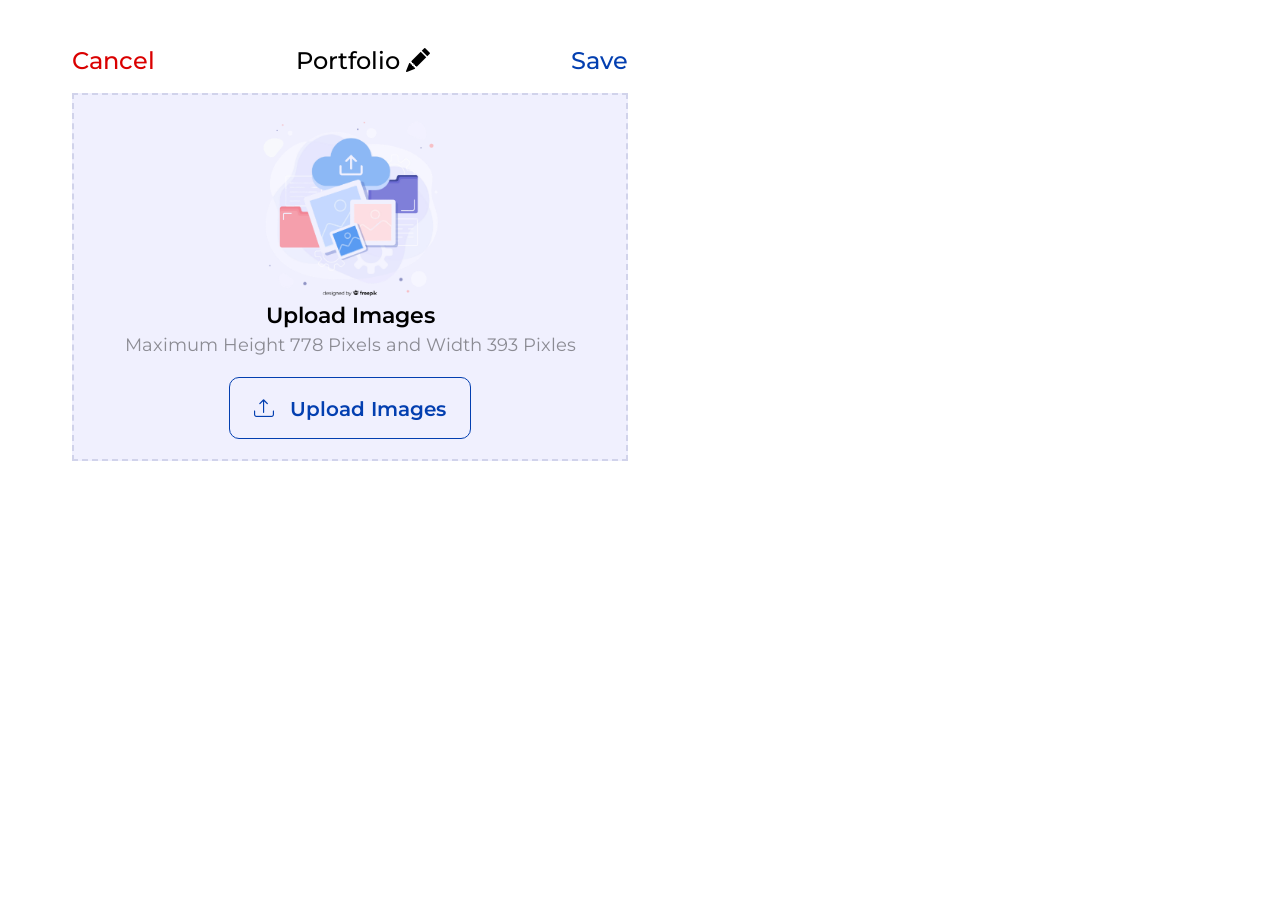
==== admin/index.html @ 842a0ecd "test" ====
<!DOCTYPE html>
<html lang="en">

<head>
    <meta charset="UTF-8">
    <meta name="viewport" content="width=device-width, initial-scale=1.0">
    <title>Bein</title>
    <link rel="preconnect" href="https://fonts.googleapis.com">
    <link rel="preconnect" href="https://fonts.gstatic.com" crossorigin>
    <link href="https://fonts.googleapis.com/css2?family=Montserrat:ital,wght@0,100..900;1,100..900&display=swap"
        rel="stylesheet">
    <!-- Bootstrap CSS -->
    <link href="font/bootstrap-icons.css" rel="stylesheet">
    <link href="https://cdn.jsdelivr.net/npm/bootstrap@5.3.0/dist/css/bootstrap.min.css" rel="stylesheet">
    <link href="css/style.css" rel="stylesheet">
</head>

<body>
    <div class="admin-wrapper">
        <div class="container-fluid">
            <div class="row">
                <div class="col-lg-6">
                    <div class="quick-actions">
                        <div class="d-flex justify-content-between align-items-center">
                            <a href="#" class="cancel">Cancel</a>
                            <a href="#" class="edit">Portfolio <i class="bi bi-pencil-fill"></i></a>
                            <a href="#" class="save">Save</a>
                        </div>
                    </div>
                    <div class="file-upload-wrapper">
                        <img src="images/upload-thumb.png" alt="" class="file-thumb">
                        <h6>Upload Images </h6>
                        <p>Maximum Height 778 Pixels and Width 393 Pixles</p>
                        <input type="file" id="file-upload" hidden />

                        <!-- Styled label acting as the upload button -->
                        <label for="file-upload" class="fileupload-btn">
                        <i class="bi bi-upload"></i> Upload Images
                        </label>
                    </div>
                </div>
            </div>
        </div>
    </div>
    <!-- Bootstrap JS Bundle -->
    <script src="https://cdn.jsdelivr.net/npm/bootstrap@5.3.0/dist/js/bootstrap.bundle.min.js"></script>

</body>

</html>
---- admin/css/style.css ----
body {
    font-family: "Montserrat", sans-serif;
}
a {
    transition: all 0.5s ease;
}
.admin-wrapper {
    margin: 48px 60px;
}
.quick-actions {
    font-weight: 500;
    font-size: 24px;
    line-height: 100%;
    letter-spacing: 0%;
    padding:0 0 20px 0;
}
.quick-actions a {
    text-decoration: none;
}
.quick-actions .cancel {
    color: rgba(218, 0, 0, 1);
}
.quick-actions .edit {
    color: rgba(0, 0, 0, 1)
}
.quick-actions .save {
    color: rgba(3, 63, 176, 1)
}
.file-upload-wrapper {
    background: rgba(240, 240, 254, 1);
    border: 2px dashed rgba(209, 211, 235, 1);
    text-align: center;
    padding: 20px;
}
.file-upload-wrapper  h6 {
    font-weight: 600;
    font-size: 22px;
    line-height: 100%;
    letter-spacing: 0%;
    text-align: center;
    color: rgba(0, 0, 0, 1);
    margin-bottom: 10px;
}
.file-upload-wrapper  p {
    font-weight: 400;
    font-size: 18px;
    line-height: 16px;
    letter-spacing: 0%;
    text-align: center;
    margin-bottom: 24px;
    color: rgba(0, 0, 0, 0.42);
}
.file-thumb {
    width: 190px;
}
.fileupload-btn {
    border:1px solid rgba(3, 63, 176, 1);
    font-weight: 600;
    font-size: 20px;
    line-height: 16px;
    letter-spacing: 0%;
    text-align: center;
    padding: 20px 24px;
    text-decoration: none;
    display: inline-block;
    border-radius: 10px;
    color: rgba(3, 63, 176, 1);
}
.fileupload-btn i {
    margin-right: 10px;
    color: rgba(3, 63, 176, 1);
}
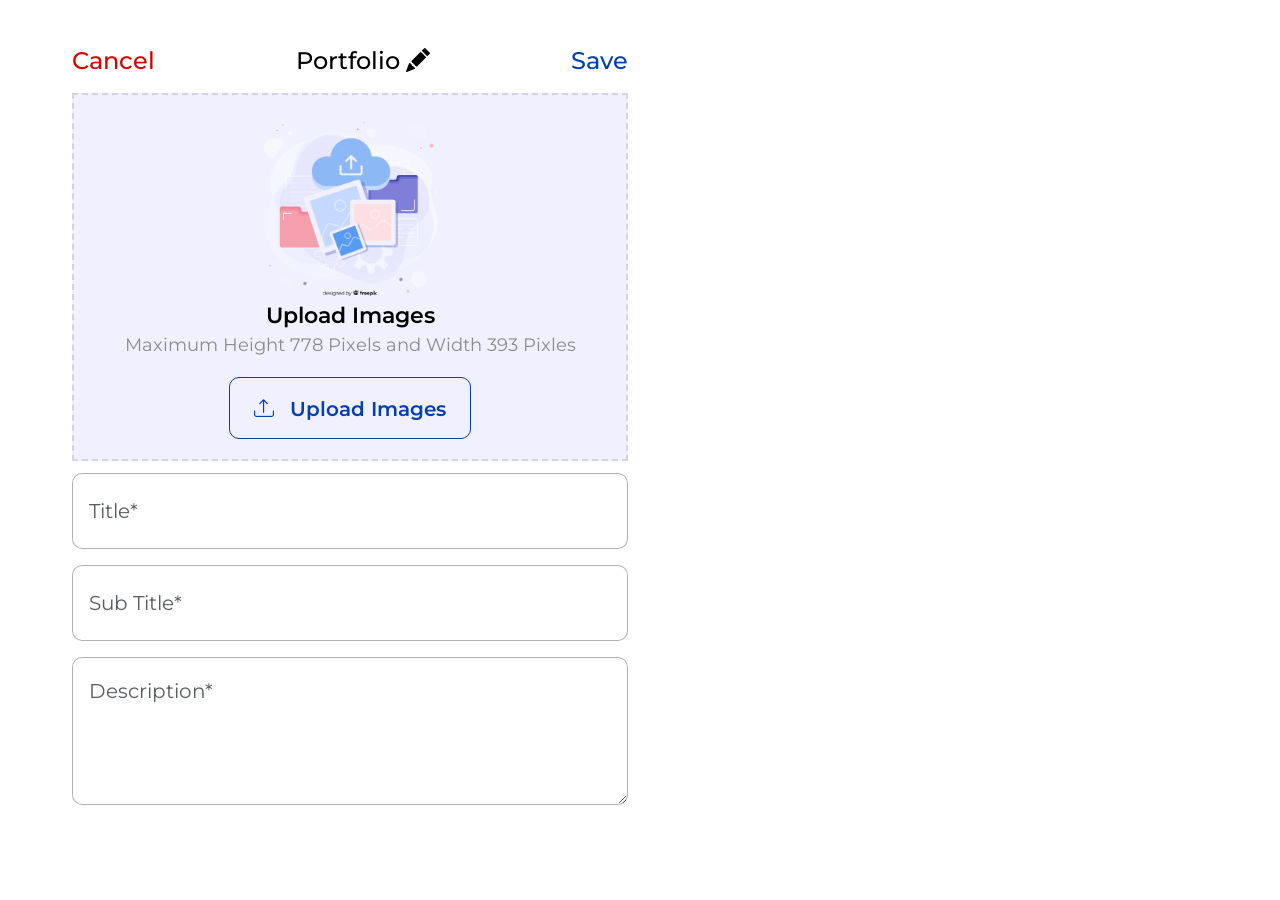
==== commit 781a6920: "style, index" ====
--- a/admin/index.html
+++ b/admin/index.html
@@ -38,6 +38,21 @@
                         <i class="bi bi-upload"></i> Upload Images
                         </label>
                     </div>
+                    <div class="form-wrapper">
+                        <form>
+                            <div class="row">
+                                <div class="col-sm-12">
+                                    <input type="text" class="form-control" id="" aria-describedby="" placeholder="Title*">
+                                </div>
+                                <div class="col-sm-12">
+                                    <input type="text" class="form-control" id="" aria-describedby="" placeholder="Sub Title*">
+                                </div>
+                                <div class="col-sm-12">
+                                    <textarea name="" rows="6" class="form-control" id="" placeholder="Description*"></textarea>
+                                </div>
+                            </div>
+                          </form>
+                    </div>
                 </div>
             </div>
         </div>
--- a/admin/css/style.css
+++ b/admin/css/style.css
@@ -70,3 +70,21 @@
     margin-right: 10px;
     color: rgba(3, 63, 176, 1);
 }
+.form-wrapper {
+    margin-top: 12px;
+}
+.form-wrapper .form-control {
+    border: 1px solid rgba(0, 0, 0, 0.3);
+    font-weight: 400;
+    font-size: 20px;
+    line-height: 16px;
+    letter-spacing: 0%;
+    text-align: center;
+    padding: 25px 16px;
+    text-align: left;
+    margin-bottom: 16px;
+    border-radius: 10px;
+}
+.form-wrapper .form-control:focus {
+    box-shadow: none;
+}
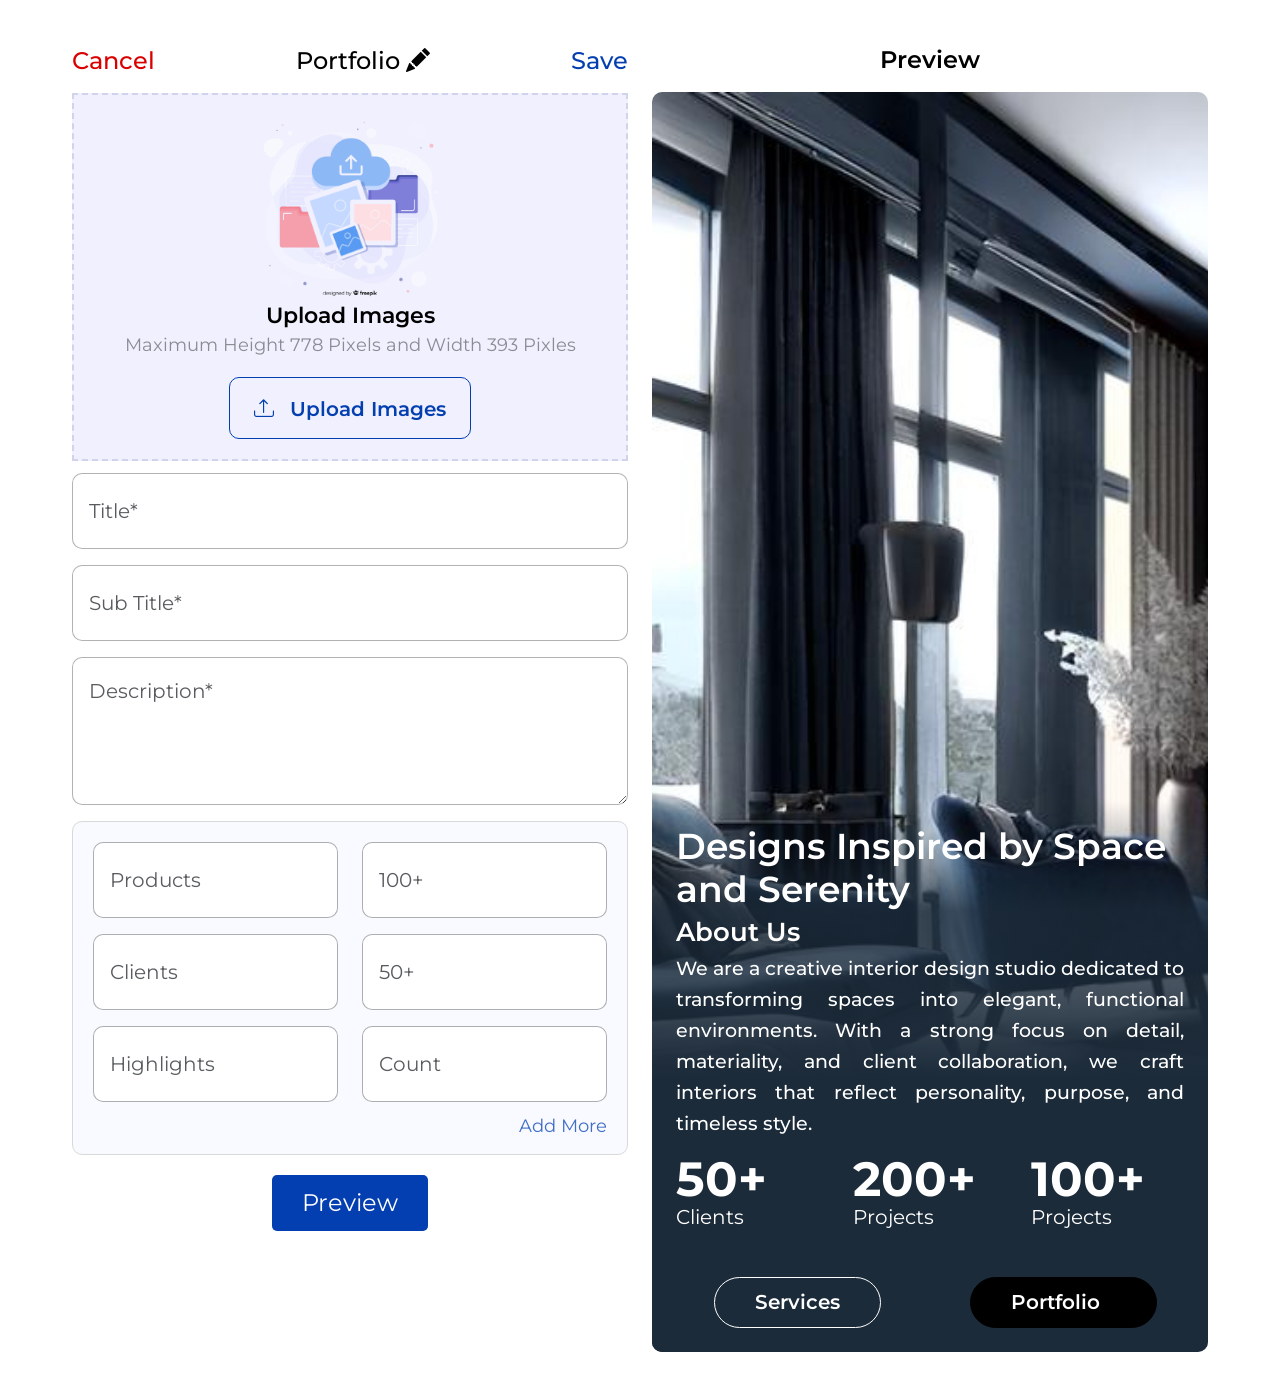
==== commit 4233e88b: "categories" ====
--- a/admin/index.html
+++ b/admin/index.html
@@ -16,7 +16,7 @@
 </head>
 
 <body>
-    <div class="admin-wrapper">
+    <div class="admin-wrapper"> 
         <div class="container-fluid">
             <div class="row">
                 <div class="col-lg-6">
@@ -51,7 +51,87 @@
                                     <textarea name="" rows="6" class="form-control" id="" placeholder="Description*"></textarea>
                                 </div>
                             </div>
+
+                            <div class="form-wrapper-bordered">
+                                <div class="row">
+                                    <div class="col-6">
+                                        <input type="text" class="form-control" id="" aria-describedby="" placeholder="Products">
+                                    </div>
+                                    <div class="col-6">
+                                        <input type="text" class="form-control" id="" aria-describedby="" placeholder="100+">
+                                    </div>
+                                </div>
+                                <div class="row">
+                                    <div class="col-6">
+                                        <input type="text" class="form-control" id="" aria-describedby="" placeholder="Clients">
+                                    </div>
+                                    <div class="col-6">
+                                        <input type="text" class="form-control" id="" aria-describedby="" placeholder="50+">
+                                    </div>
+                                </div>
+                                <div class="row">
+                                    <div class="col-6">
+                                        <input type="text" class="form-control" id="" aria-describedby="" placeholder="Highlights">
+                                    </div>
+                                    <div class="col-6">
+                                        <input type="text" class="form-control" id="" aria-describedby="" placeholder="Count">
+                                    </div>
+                                </div>
+                                <div class="row">
+                                    <div class="col-12">
+                                        <a href="#" class="add-more">Add More</a>
+                                    </div>
+                                </div>
+                            </div>
+                            <div class="d-flex justify-content-center align-items-center">
+                                <a href="#" class="preview-btn">Preview</a>
+                            </div>
                           </form>
+                    </div>
+                </div>
+                <div class="col-lg-6">
+                    <div class="quick-actions">
+                        <div class="d-flex justify-content-center align-items-center">
+                            <a href="#" class="preview-title">Preview</a>
+                        </div>
+                    </div>
+                    <div class="preview-wrapper">
+                        <div class="preview">
+                            <div class="row">
+                                <div class="col">
+                                    <h2>Designs Inspired by Space and Serenity</h2>
+                                    <h6>About Us</h6>
+                                    <p>We are a creative interior design studio dedicated to transforming spaces into
+                                        elegant, functional environments. With a strong focus on detail, materiality,
+                                        and client collaboration, we craft interiors that reflect personality, purpose,
+                                        and timeless style. 
+                                    </p>
+                                </div>
+                            </div>
+                            <div class="row">
+                                <div class="col">
+                                    <h1>50+</h1>
+                                    <h4>Clients</h4>
+                                </div>
+                                <div class="col">
+                                    <h1>200+</h1>
+                                    <h4>Projects</h4>
+                                </div>
+                                <div class="col">
+                                    <h1>100+</h1>
+                                    <h4>Projects</h4>
+                                </div>
+                            </div>
+                            <div class="row">
+                                <div class="col text-center">
+                                    <a href="services.html" class="btn btn-outline">Services</a>
+                                </div>
+                                <div class="col text-center">
+                                    <a href="portfolio.html" class="btn btn-dark">Portfolio <img
+                                            src="images/arrow-multiple.svg" alt=""></a>
+                                </div>
+                            </div>
+                        </div>
                     </div>
                 </div>
             </div>
--- a/admin/css/style.css
+++ b/admin/css/style.css
@@ -1,38 +1,58 @@
 body {
     font-family: "Montserrat", sans-serif;
 }
+
 a {
     transition: all 0.5s ease;
 }
+
 .admin-wrapper {
     margin: 48px 60px;
 }
+
 .quick-actions {
     font-weight: 500;
     font-size: 24px;
     line-height: 100%;
     letter-spacing: 0%;
-    padding:0 0 20px 0;
-}
+    padding: 0 0 20px 0;
+}
+
 .quick-actions a {
     text-decoration: none;
 }
+
 .quick-actions .cancel {
     color: rgba(218, 0, 0, 1);
 }
+
 .quick-actions .edit {
     color: rgba(0, 0, 0, 1)
 }
+
 .quick-actions .save {
     color: rgba(3, 63, 176, 1)
 }
+
+.quick-actions .preview-title {
+    color: rgba(0, 0, 0, 1);
+    font-weight: 600;
+    font-size: 24px;
+    line-height: 100%;
+    letter-spacing: 0%;
+    vertical-align: middle;
+
+
+}
+
 .file-upload-wrapper {
     background: rgba(240, 240, 254, 1);
     border: 2px dashed rgba(209, 211, 235, 1);
     text-align: center;
     padding: 20px;
 }
-.file-upload-wrapper  h6 {
+
+.file-upload-wrapper h6 {
     font-weight: 600;
     font-size: 22px;
     line-height: 100%;
@@ -41,7 +61,8 @@
     color: rgba(0, 0, 0, 1);
     margin-bottom: 10px;
 }
-.file-upload-wrapper  p {
+
+.file-upload-wrapper p {
     font-weight: 400;
     font-size: 18px;
     line-height: 16px;
@@ -50,11 +71,13 @@
     margin-bottom: 24px;
     color: rgba(0, 0, 0, 0.42);
 }
+
 .file-thumb {
     width: 190px;
 }
+
 .fileupload-btn {
-    border:1px solid rgba(3, 63, 176, 1);
+    border: 1px solid rgba(3, 63, 176, 1);
     font-weight: 600;
     font-size: 20px;
     line-height: 16px;
@@ -66,13 +89,16 @@
     border-radius: 10px;
     color: rgba(3, 63, 176, 1);
 }
+
 .fileupload-btn i {
     margin-right: 10px;
     color: rgba(3, 63, 176, 1);
 }
+
 .form-wrapper {
     margin-top: 12px;
 }
+
 .form-wrapper .form-control {
     border: 1px solid rgba(0, 0, 0, 0.3);
     font-weight: 400;
@@ -85,6 +111,289 @@
     margin-bottom: 16px;
     border-radius: 10px;
 }
+
 .form-wrapper .form-control:focus {
     box-shadow: none;
+}
+
+.form-wrapper-bordered {
+    background: rgba(248, 250, 255, 1);
+    border: 1px solid rgba(217, 217, 217, 1);
+    padding: 20px;
+    border-radius: 10px;
+}
+
+.add-more {
+    color: rgba(3, 63, 176, 0.75);
+    font-weight: 400;
+    font-size: 18px;
+    line-height: 16px;
+    letter-spacing: 0%;
+    text-align: center;
+    text-decoration: none;
+    display: block;
+    text-align: right;
+    margin-top: 10previewpx;
+}
+
+.preview-wrapper {
+    background: url(../images/preview-bg.jpg) no-repeat;
+    background-size: cover;
+    border-radius: 10px;
+    height: calc(140vh);
+    position: relative;
+}
+
+.preview {
+    color: #fff;
+    background: linear-gradient(180.06deg, rgba(217, 217, 217, 0) 0.05%, rgba(28, 43, 58, 0.39) 11.19%, rgba(28, 43, 58, 0.82) 19.99%, rgba(28, 43, 58, 0.8) 32.13%, #1C2B3A 50.38%);
+    padding: 24px;
+    position: absolute;
+    bottom: 0;
+    left: 0px;
+    border-radius: 10px;
+}
+
+.preview h2 {
+    font-weight: 600;
+    font-size: 36px;
+    line-height: 43px;
+    letter-spacing: 0%;
+}
+
+.preview h6 {
+    font-weight: 600;
+    font-size: 26px;
+    line-height: 100%;
+    letter-spacing: 0%;
+}
+
+.preview p {
+    font-weight: 500;
+    font-size: 19px;
+    line-height: 31px;
+    letter-spacing: 0%;
+    text-align: justify;
+}
+
+.preview h1 {
+    font-weight: 700;
+    font-size: 48px;
+    line-height: 100%;
+    letter-spacing: 0%;
+}
+
+.preview h4 {
+    font-weight: 400;
+    font-size: 20px;
+    line-height: 12px;
+    letter-spacing: 0%;
+
+}
+
+.preview .btn {
+    font-weight: 600;
+    font-size: 20px;
+    line-height: 29px;
+    letter-spacing: 0%;
+    border-radius: 50px;
+    padding: 10px 40px;
+    display: inline-block;
+    text-align: center;
+    margin-top: 46px;
+}
+
+.preview .btn-outline {
+    background: transparent;
+    border: 1px solid rgba(255, 255, 255, 1);
+    color: rgba(255, 255, 255, 1);
+}
+
+.preview .btn-outline:hover {
+    background: rgba(0, 0, 0, 1);
+    border: 1px solid rgba(0, 0, 0, 1);
+    color: rgba(255, 255, 255, 1);
+}
+
+.preview .btn-dark {
+    background: rgba(0, 0, 0, 1);
+    border: 1px solid rgba(0, 0, 0, 1);
+    color: rgba(255, 255, 255, 1);
+}
+
+.preview .btn-dark:hover {
+    background: transparent;
+    border: 1px solid rgba(255, 255, 255, 1);
+    color: rgba(255, 255, 255, 1);
+}
+
+.preview .btn-dark img {
+    margin-left: 10px;
+}
+
+.preview-btn {
+    background: rgba(3, 63, 176, 1);
+    padding: 20px 30px;
+    color: #fff;
+    font-weight: 400;
+    font-size: 24px;
+    line-height: 16px;
+    letter-spacing: 0%;
+    text-align: center;
+    border-radius: 5px;
+    display: inline-block;
+    margin-top: 20px;
+    text-decoration: none;
+}
+
+.form-check-input {
+    transform: scale(1.5);
+    border: 1px solid rgba(179, 179, 179, 1);
+    border-radius: 10px;
+}
+
+.form-check-input:focus {
+    box-shadow: none;
+}
+
+.form-check-input:checked {
+    background-color: rgba(3, 63, 176, 1);
+    border-color: rgba(3, 63, 176, 1);
+}
+
+.form-check-label {
+    color: rgba(0, 0, 0, 0.64);
+    font-weight: 500;
+    font-size: 22px;
+    line-height: 16px;
+    letter-spacing: 0%;
+    text-align: center;
+    margin-left: 10px;
+}
+.sub-categories {
+    margin-top: 40px;
+}
+.sub-categories h3 {
+    font-weight: 500;
+    font-size: 22px;
+    line-height: 16px;
+    letter-spacing: 0%;
+    text-align: center;
+    color: rgba(0, 0, 0, 1);
+}
+
+.add-new {
+    text-decoration: none;
+    display: inline-block;
+    background: rgba(3, 63, 176, 1);
+    font-weight: 400;
+    font-size: 15px;
+    padding: 14px 36px;
+    color: #fff;
+    border-radius: 8px;
+    line-height: 1;
+}
+.add-new i {
+    font-size: 20px;
+    margin-right: 10px;
+}
+.service-item-card {
+    position: relative;
+}
+.card {
+    color: #fff;
+
+}
+p.service-text {
+    font-weight: 500;
+    font-size: 16px;
+    line-height: 28px;
+    letter-spacing: 0%;
+    margin-bottom: 10px;
+}
+.explore {
+    width: 50px;
+    height: 50px;
+    background: rgb(131, 145, 162);
+    text-align: center;
+    display: inline-block;
+    border-radius: 100%;
+    padding-top: 8px;
+    transition: all 0.5s ease;
+}
+.explore i {
+    color: #fff;
+    font-size: 26px;
+}
+.explore:hover {
+    background: #1C1660;
+}
+.service-item-card .explore img {
+width: 20px;
+}
+.service-item-card {
+    height: 186px;
+    overflow: hidden;
+    border-radius: 15px;
+    margin-bottom:24px ;
+}
+.service-item-card img {
+    width: 100%;
+    transform: translate(0px,-150px);
+}
+.service-card-body {
+    width: 100%;
+    position: absolute;
+    left: 0;
+    top: 0;
+    height: 100%;
+    padding: 30px 20px;
+    background: linear-gradient(179.98deg, rgba(217, 217, 217, 0) -7.36%, rgba(0, 24, 54, 0.675) 51.47%, rgba(10, 39, 74, 0.9) 99.99%);
+
+}
+.preview-category-wrapper {
+    height: 181vh;
+    overflow: auto;
+}
+@media only screen and (min-width: 200px) and (max-width: 767px) {
+    .admin-wrapper {
+        margin: 30px 10px;
+    }
+
+    .preview-btn {
+        margin-bottom: 30px;
+    }
+
+    .preview h2 {
+        font-weight: 600;
+        font-size: 20px;
+        line-height: 1.25;
+        letter-spacing: 0%;
+    }
+
+    .preview h6 {
+        font-weight: 600;
+        font-size: 18px;
+        line-height: 100%;
+        letter-spacing: 0%;
+    }
+
+    .preview p {
+        font-weight: 500;
+        font-size: 16px;
+        line-height: 18px;
+        letter-spacing: 0%;
+        text-align: justify;
+    }
+
+    .preview h1 {
+        font-weight: 700;
+        font-size: 30px;
+        line-height: 100%;
+        letter-spacing: 0%;
+    }
+
+    .preview-wrapper {
+        height: calc(90vh);
+    }
 }
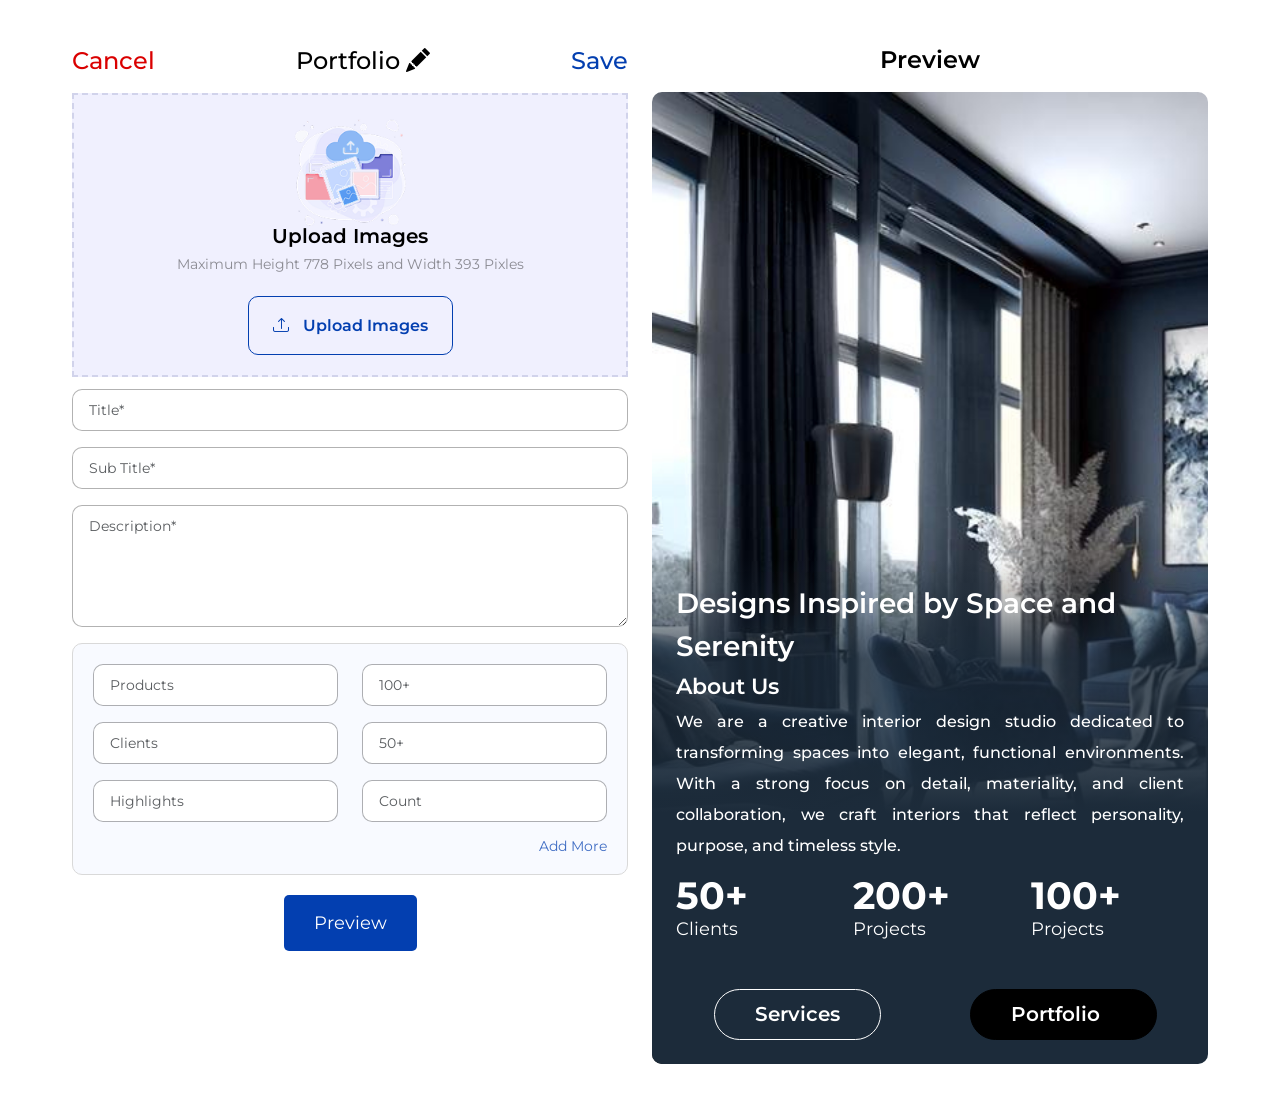
==== commit 620e4e53: "font size reduced" ====
--- a/admin/index.html
+++ b/admin/index.html
@@ -124,10 +124,10 @@
                             </div>
                             <div class="row">
                                 <div class="col text-center">
-                                    <a href="services.html" class="btn btn-outline">Services</a>
+                                    <a href="index.html" class="btn btn-outline">Services</a>
                                 </div>
                                 <div class="col text-center">
-                                    <a href="portfolio.html" class="btn btn-dark">Portfolio <img
+                                    <a href="categories.html" class="btn btn-dark">Portfolio <img
                                             src="images/arrow-multiple.svg" alt=""></a>
                                 </div>
                             </div>
--- a/admin/css/style.css
+++ b/admin/css/style.css
@@ -54,7 +54,7 @@
 
 .file-upload-wrapper h6 {
     font-weight: 600;
-    font-size: 22px;
+    font-size: 20px;
     line-height: 100%;
     letter-spacing: 0%;
     text-align: center;
@@ -64,7 +64,7 @@
 
 .file-upload-wrapper p {
     font-weight: 400;
-    font-size: 18px;
+    font-size: 14px;
     line-height: 16px;
     letter-spacing: 0%;
     text-align: center;
@@ -73,13 +73,13 @@
 }
 
 .file-thumb {
-    width: 190px;
+    width: 120px;
 }
 
 .fileupload-btn {
     border: 1px solid rgba(3, 63, 176, 1);
     font-weight: 600;
-    font-size: 20px;
+    font-size: 16px;
     line-height: 16px;
     letter-spacing: 0%;
     text-align: center;
@@ -102,11 +102,11 @@
 .form-wrapper .form-control {
     border: 1px solid rgba(0, 0, 0, 0.3);
     font-weight: 400;
-    font-size: 20px;
-    line-height: 16px;
-    letter-spacing: 0%;
-    text-align: center;
-    padding: 25px 16px;
+    font-size: 14px;
+    line-height: 16px;
+    letter-spacing: 0%;
+    text-align: center;
+    padding: 12px 16px;
     text-align: left;
     margin-bottom: 16px;
     border-radius: 10px;
@@ -126,7 +126,7 @@
 .add-more {
     color: rgba(3, 63, 176, 0.75);
     font-weight: 400;
-    font-size: 18px;
+    font-size: 14px;
     line-height: 16px;
     letter-spacing: 0%;
     text-align: center;
@@ -140,7 +140,7 @@
     background: url(../images/preview-bg.jpg) no-repeat;
     background-size: cover;
     border-radius: 10px;
-    height: calc(140vh);
+    height: calc(108vh);
     position: relative;
 }
 
@@ -156,21 +156,21 @@
 
 .preview h2 {
     font-weight: 600;
-    font-size: 36px;
+    font-size: 28px;
     line-height: 43px;
     letter-spacing: 0%;
 }
 
 .preview h6 {
     font-weight: 600;
-    font-size: 26px;
+    font-size: 22px;
     line-height: 100%;
     letter-spacing: 0%;
 }
 
 .preview p {
     font-weight: 500;
-    font-size: 19px;
+    font-size: 16px;
     line-height: 31px;
     letter-spacing: 0%;
     text-align: justify;
@@ -178,14 +178,14 @@
 
 .preview h1 {
     font-weight: 700;
-    font-size: 48px;
+    font-size: 38px;
     line-height: 100%;
     letter-spacing: 0%;
 }
 
 .preview h4 {
     font-weight: 400;
-    font-size: 20px;
+    font-size: 18px;
     line-height: 12px;
     letter-spacing: 0%;
 
@@ -236,7 +236,7 @@
     padding: 20px 30px;
     color: #fff;
     font-weight: 400;
-    font-size: 24px;
+    font-size: 18px;
     line-height: 16px;
     letter-spacing: 0%;
     text-align: center;
@@ -264,7 +264,7 @@
 .form-check-label {
     color: rgba(0, 0, 0, 0.64);
     font-weight: 500;
-    font-size: 22px;
+    font-size: 16px;
     line-height: 16px;
     letter-spacing: 0%;
     text-align: center;
@@ -352,7 +352,7 @@
 
 }
 .preview-category-wrapper {
-    height: 181vh;
+    height: 148vh;
     overflow: auto;
 }
 @media only screen and (min-width: 200px) and (max-width: 767px) {
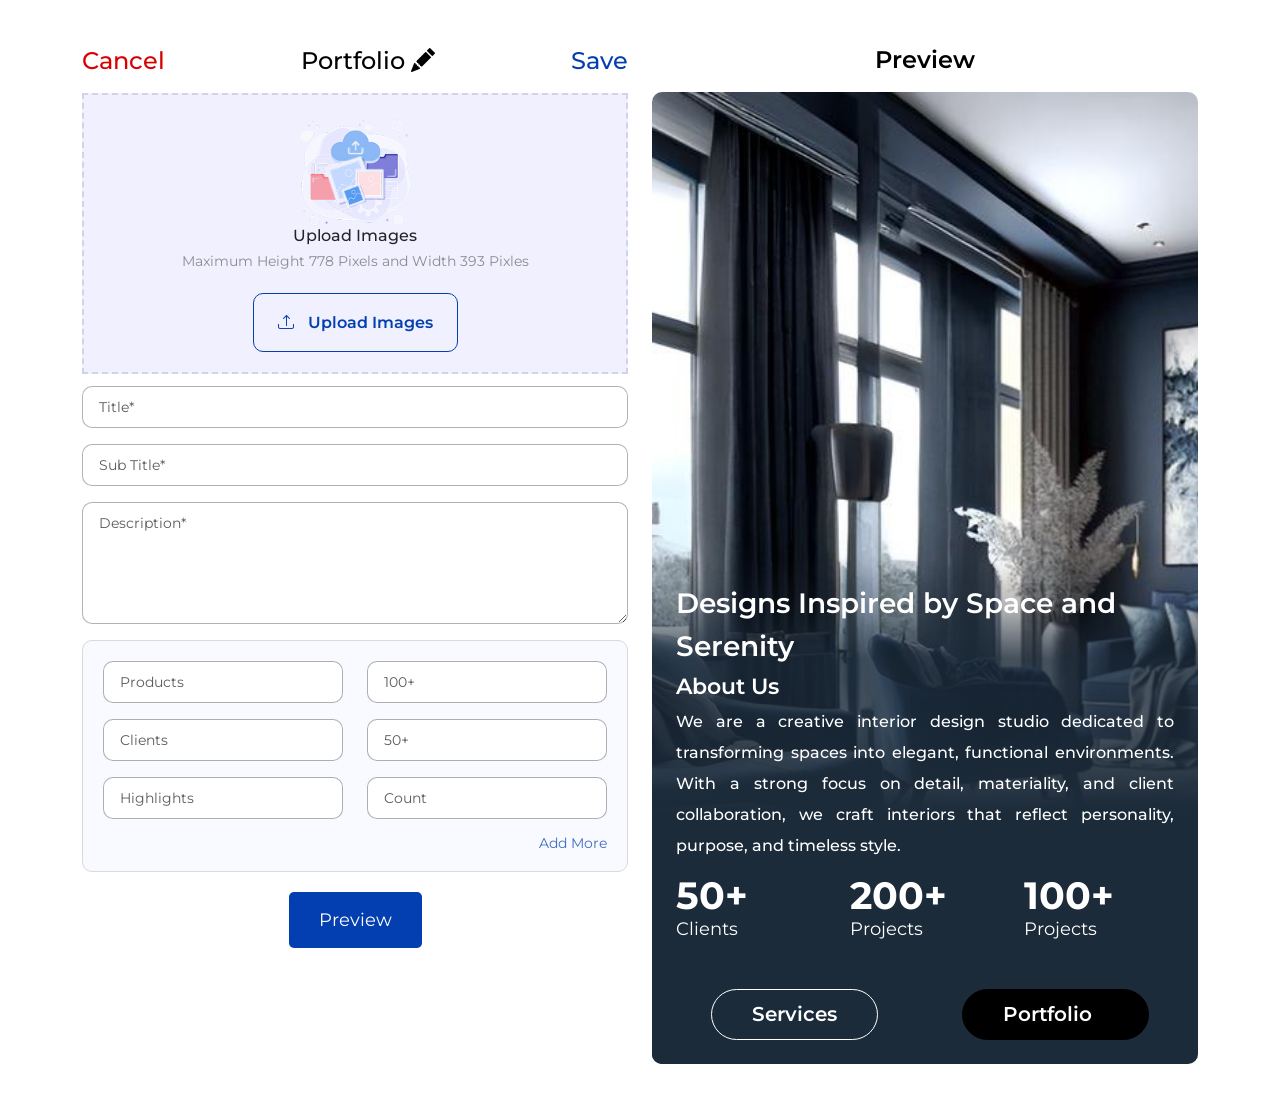
==== commit bdb2d6af: "updates" ====
--- a/admin/index.html
+++ b/admin/index.html
@@ -5,6 +5,7 @@
     <meta charset="UTF-8">
     <meta name="viewport" content="width=device-width, initial-scale=1.0">
     <title>Bein</title>
+    <link rel="icon" type="image/x-icon" href="images/favicon.ico" />
     <link rel="preconnect" href="https://fonts.googleapis.com">
     <link rel="preconnect" href="https://fonts.gstatic.com" crossorigin>
     <link href="https://fonts.googleapis.com/css2?family=Montserrat:ital,wght@0,100..900;1,100..900&display=swap"
@@ -17,7 +18,7 @@
 
 <body>
     <div class="admin-wrapper"> 
-        <div class="container-fluid">
+        <div class="container">
             <div class="row">
                 <div class="col-lg-6">
                     <div class="quick-actions">
--- a/admin/css/style.css
+++ b/admin/css/style.css
@@ -1,16 +1,13 @@
-body {
+
+
+.admin-wrapper {
     font-family: "Montserrat", sans-serif;
-}
-
-a {
+    margin: 48px 60px;
+}
+.admin-wrapper a {
     transition: all 0.5s ease;
 }
-
-.admin-wrapper {
-    margin: 48px 60px;
-}
-
-.quick-actions {
+.admin-wrapper .quick-actions {
     font-weight: 500;
     font-size: 24px;
     line-height: 100%;
@@ -18,23 +15,23 @@
     padding: 0 0 20px 0;
 }
 
-.quick-actions a {
+.admin-wrapper .quick-actions a {
     text-decoration: none;
 }
 
-.quick-actions .cancel {
+.admin-wrapper .quick-actions .cancel {
     color: rgba(218, 0, 0, 1);
 }
 
-.quick-actions .edit {
+.admin-wrapper .quick-actions .edit {
     color: rgba(0, 0, 0, 1)
 }
 
-.quick-actions .save {
+.admin-wrapper .quick-actions .save {
     color: rgba(3, 63, 176, 1)
 }
 
-.quick-actions .preview-title {
+.admin-wrapper .quick-actions .preview-title {
     color: rgba(0, 0, 0, 1);
     font-weight: 600;
     font-size: 24px;
@@ -45,14 +42,20 @@
 
 }
 
-.file-upload-wrapper {
+.admin-wrapper .file-upload-wrapper {
     background: rgba(240, 240, 254, 1);
     border: 2px dashed rgba(209, 211, 235, 1);
     text-align: center;
     padding: 20px;
 }
-
-.file-upload-wrapper h6 {
+.admin-wrapper .file-upload-wrapper.small-left {
+    background: transparent;
+    border: none;
+    text-align: left;
+    padding: 20px;
+}
+
+.admin-wrapper .admin-wrapper .file-upload-wrapper h6 {
     font-weight: 600;
     font-size: 20px;
     line-height: 100%;
@@ -62,7 +65,7 @@
     margin-bottom: 10px;
 }
 
-.file-upload-wrapper p {
+.admin-wrapper .file-upload-wrapper p {
     font-weight: 400;
     font-size: 14px;
     line-height: 16px;
@@ -72,11 +75,11 @@
     color: rgba(0, 0, 0, 0.42);
 }
 
-.file-thumb {
+.admin-wrapper .file-thumb {
     width: 120px;
 }
 
-.fileupload-btn {
+.admin-wrapper .fileupload-btn {
     border: 1px solid rgba(3, 63, 176, 1);
     font-weight: 600;
     font-size: 16px;
@@ -90,16 +93,16 @@
     color: rgba(3, 63, 176, 1);
 }
 
-.fileupload-btn i {
+.admin-wrapper .fileupload-btn i {
     margin-right: 10px;
     color: rgba(3, 63, 176, 1);
 }
 
-.form-wrapper {
+.admin-wrapper .form-wrapper {
     margin-top: 12px;
 }
 
-.form-wrapper .form-control {
+.admin-wrapper .form-wrapper .form-control {
     border: 1px solid rgba(0, 0, 0, 0.3);
     font-weight: 400;
     font-size: 14px;
@@ -112,18 +115,18 @@
     border-radius: 10px;
 }
 
-.form-wrapper .form-control:focus {
+.admin-wrapper .form-wrapper .form-control:focus {
     box-shadow: none;
 }
 
-.form-wrapper-bordered {
+.admin-wrapper .form-wrapper-bordered {
     background: rgba(248, 250, 255, 1);
     border: 1px solid rgba(217, 217, 217, 1);
     padding: 20px;
     border-radius: 10px;
 }
 
-.add-more {
+.admin-wrapper .add-more {
     color: rgba(3, 63, 176, 0.75);
     font-weight: 400;
     font-size: 14px;
@@ -136,7 +139,7 @@
     margin-top: 10previewpx;
 }
 
-.preview-wrapper {
+.admin-wrapper .preview-wrapper {
     background: url(../images/preview-bg.jpg) no-repeat;
     background-size: cover;
     border-radius: 10px;
@@ -144,7 +147,7 @@
     position: relative;
 }
 
-.preview {
+.admin-wrapper .preview {
     color: #fff;
     background: linear-gradient(180.06deg, rgba(217, 217, 217, 0) 0.05%, rgba(28, 43, 58, 0.39) 11.19%, rgba(28, 43, 58, 0.82) 19.99%, rgba(28, 43, 58, 0.8) 32.13%, #1C2B3A 50.38%);
     padding: 24px;
@@ -154,21 +157,21 @@
     border-radius: 10px;
 }
 
-.preview h2 {
+.admin-wrapper .preview h2 {
     font-weight: 600;
     font-size: 28px;
     line-height: 43px;
     letter-spacing: 0%;
 }
 
-.preview h6 {
+.admin-wrapper .preview h6 {
     font-weight: 600;
     font-size: 22px;
     line-height: 100%;
     letter-spacing: 0%;
 }
 
-.preview p {
+.admin-wrapper .preview p {
     font-weight: 500;
     font-size: 16px;
     line-height: 31px;
@@ -176,14 +179,14 @@
     text-align: justify;
 }
 
-.preview h1 {
+.admin-wrapper .preview h1 {
     font-weight: 700;
     font-size: 38px;
     line-height: 100%;
     letter-spacing: 0%;
 }
 
-.preview h4 {
+.admin-wrapper .preview h4 {
     font-weight: 400;
     font-size: 18px;
     line-height: 12px;
@@ -191,7 +194,7 @@
 
 }
 
-.preview .btn {
+.admin-wrapper .preview .btn {
     font-weight: 600;
     font-size: 20px;
     line-height: 29px;
@@ -203,35 +206,35 @@
     margin-top: 46px;
 }
 
-.preview .btn-outline {
+.admin-wrapper .preview .btn-outline {
     background: transparent;
     border: 1px solid rgba(255, 255, 255, 1);
     color: rgba(255, 255, 255, 1);
 }
 
-.preview .btn-outline:hover {
+.admin-wrapper .preview .btn-outline:hover {
     background: rgba(0, 0, 0, 1);
     border: 1px solid rgba(0, 0, 0, 1);
     color: rgba(255, 255, 255, 1);
 }
 
-.preview .btn-dark {
+.admin-wrapper .preview .btn-dark {
     background: rgba(0, 0, 0, 1);
     border: 1px solid rgba(0, 0, 0, 1);
     color: rgba(255, 255, 255, 1);
 }
 
-.preview .btn-dark:hover {
+.admin-wrapper .preview .btn-dark:hover {
     background: transparent;
     border: 1px solid rgba(255, 255, 255, 1);
     color: rgba(255, 255, 255, 1);
 }
 
-.preview .btn-dark img {
+.admin-wrapper .preview .btn-dark img {
     margin-left: 10px;
 }
 
-.preview-btn {
+.admin-wrapper .preview-btn {
     background: rgba(3, 63, 176, 1);
     padding: 20px 30px;
     color: #fff;
@@ -246,22 +249,22 @@
     text-decoration: none;
 }
 
-.form-check-input {
+.admin-wrapper .form-check-input {
     transform: scale(1.5);
     border: 1px solid rgba(179, 179, 179, 1);
     border-radius: 10px;
 }
 
-.form-check-input:focus {
+.admin-wrapper .form-check-input:focus {
     box-shadow: none;
 }
 
-.form-check-input:checked {
+.admin-wrapper .form-check-input:checked {
     background-color: rgba(3, 63, 176, 1);
     border-color: rgba(3, 63, 176, 1);
 }
 
-.form-check-label {
+.admin-wrapper .form-check-label {
     color: rgba(0, 0, 0, 0.64);
     font-weight: 500;
     font-size: 16px;
@@ -270,10 +273,10 @@
     text-align: center;
     margin-left: 10px;
 }
-.sub-categories {
+.admin-wrapper .sub-categories {
     margin-top: 40px;
 }
-.sub-categories h3 {
+.admin-wrapper .sub-categories h3 {
     font-weight: 500;
     font-size: 22px;
     line-height: 16px;
@@ -282,7 +285,7 @@
     color: rgba(0, 0, 0, 1);
 }
 
-.add-new {
+.admin-wrapper .add-new {
     text-decoration: none;
     display: inline-block;
     background: rgba(3, 63, 176, 1);
@@ -293,25 +296,25 @@
     border-radius: 8px;
     line-height: 1;
 }
-.add-new i {
+.admin-wrapper .add-new i {
     font-size: 20px;
     margin-right: 10px;
 }
-.service-item-card {
+.admin-wrapper .service-item-card {
     position: relative;
 }
-.card {
+.admin-wrapper .card {
     color: #fff;
 
 }
-p.service-text {
+.admin-wrapper p.service-text {
     font-weight: 500;
     font-size: 16px;
     line-height: 28px;
     letter-spacing: 0%;
     margin-bottom: 10px;
 }
-.explore {
+.admin-wrapper .explore {
     width: 50px;
     height: 50px;
     background: rgb(131, 145, 162);
@@ -321,27 +324,27 @@
     padding-top: 8px;
     transition: all 0.5s ease;
 }
-.explore i {
+.admin-wrapper .explore i {
     color: #fff;
     font-size: 26px;
 }
-.explore:hover {
+.admin-wrapper .explore:hover {
     background: #1C1660;
 }
-.service-item-card .explore img {
+.admin-wrapper .service-item-card .explore img {
 width: 20px;
 }
-.service-item-card {
+.admin-wrapper .service-item-card {
     height: 186px;
     overflow: hidden;
     border-radius: 15px;
     margin-bottom:24px ;
 }
-.service-item-card img {
+.admin-wrapper .service-item-card img {
     width: 100%;
     transform: translate(0px,-150px);
 }
-.service-card-body {
+.admin-wrapper .service-card-body {
     width: 100%;
     position: absolute;
     left: 0;
@@ -351,34 +354,112 @@
     background: linear-gradient(179.98deg, rgba(217, 217, 217, 0) -7.36%, rgba(0, 24, 54, 0.675) 51.47%, rgba(10, 39, 74, 0.9) 99.99%);
 
 }
-.preview-category-wrapper {
+.admin-wrapper .preview-category-wrapper {
     height: 148vh;
     overflow: auto;
+}
+
+.admin-wrapper .card.portfolio-item-card {
+    height: 250px;
+    overflow: hidden;
+    border-radius: 15px;
+    border: none;
+    margin-bottom: 20px;
+}
+
+.admin-wrapper .card.portfolio-item-card .image-thumb-main {
+    transform: translate(0%, -36%);
+}
+
+.admin-wrapper .card.portfolio-item-card h5 {
+    font-weight: 600;
+    font-size: 28px;
+    line-height: 100%;
+    letter-spacing: 0%;
+
+}
+
+.admin-wrapper .card.portfolio-card {
+    overflow: hidden;
+    border: none;
+    border-radius: 12px;
+    margin-bottom: 20px;
+    height: 400px;
+}
+
+.admin-wrapper .card.portfolio-card .card-body {
+    padding: 0;
+    border: none;
+}
+
+.admin-wrapper .card.portfolio-card .card-body img {
+    width: 100%;
+}
+
+.admin-wrapper .card.portfolio-card .card-footer {
+    background: linear-gradient(180deg, rgba(217, 217, 217, 0) 1.64%, rgba(16, 37, 63, 0.3) 19.08%, rgba(13, 34, 57, 0.7) 45.01%, #08203F 75.27%);
+    height: 108px;
+    width: 100%;
+    position: absolute;
+    bottom: 0;
+    border: none;
+}
+.admin-wrapper  .footer-content-bottom {
+    position: absolute;
+    width: 100%;
+    bottom: 0;
+    left: 0;
+    padding: 8px 15px;
+}
+.admin-wrapper .right-corner-bg {
+    position: absolute;
+    right: -16px;
+    bottom: -27px;
+    width: 107px;
+    height: 90px;
+    background: url(../images/btn-bg.png) no-repeat;
+}
+.admin-wrapper .portfolio-item-card .card-footer a.portfolio-btn {
+    width: 42px;
+    height: 42px;
+    border: 1px solid rgba(3, 63, 176, 1);
+    display: inline-block;
+    border-radius: 100%;
+    text-align: center;
+    padding-top: 6px;
+    position: absolute;
+    right: 10px;
+    bottom: 10px;
+}
+
+.admin-wrapper .portfolio-item-card .card-footer a.portfolio-btn i {
+    color: rgba(3, 63, 176, 1);
+    font-size: 22px;
 }
 @media only screen and (min-width: 200px) and (max-width: 767px) {
     .admin-wrapper {
         margin: 30px 10px;
     }
 
-    .preview-btn {
+    .admin-wrapper .preview-btn {
         margin-bottom: 30px;
     }
 
-    .preview h2 {
+    .admin-wrapper .preview h2 {
         font-weight: 600;
         font-size: 20px;
         line-height: 1.25;
         letter-spacing: 0%;
     }
 
-    .preview h6 {
+    .admin-wrapper .preview h6 {
         font-weight: 600;
         font-size: 18px;
         line-height: 100%;
         letter-spacing: 0%;
     }
 
-    .preview p {
+    .admin-wrapper .preview p {
         font-weight: 500;
         font-size: 16px;
         line-height: 18px;
@@ -386,14 +467,14 @@
         text-align: justify;
     }
 
-    .preview h1 {
+    .admin-wrapper .preview h1 {
         font-weight: 700;
         font-size: 30px;
         line-height: 100%;
         letter-spacing: 0%;
     }
 
-    .preview-wrapper {
+    .admin-wrapper .preview-wrapper {
         height: calc(90vh);
     }
-}+}
